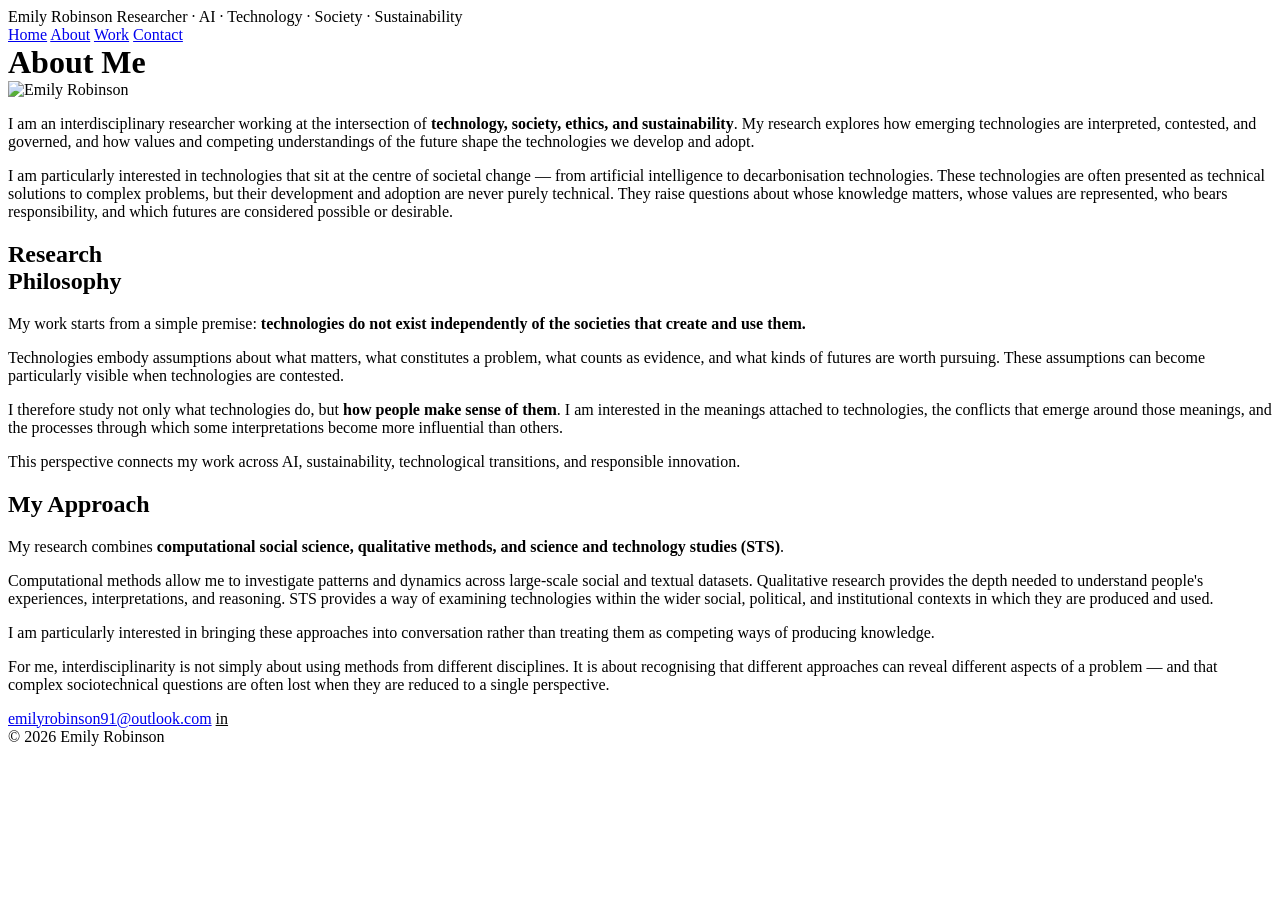
==== about.html @ 72ed7ba2 "Add files via upload" ====
<!DOCTYPE html>
<html lang="en">
<head>
<meta charset="UTF-8">
<meta name="viewport" content="width=device-width, initial-scale=1.0">
<title>About — Emily Robinson</title>
<meta name="description" content="About Emily Robinson, researcher working on AI, technology and society.">
<link rel="stylesheet" href="css/style.css">
</head>
<body>

<header class="site-header">
  <div class="wrap nav-inner">
    <div class="logo">Emily Robinson <span class="tagline">Researcher · AI · Technology · Society · Sustainability</span></div>
    <nav class="main-nav">
      <a href="index.html">Home</a>
      <a href="about.html" class="active">About</a>
      <a href="work.html">Work</a>
      <a href="contact.html">Contact</a>
    </nav>
  </div>
</header>

<main class="wrap">
  <div class="page-header" style="text-align:left; padding-top:0;">
    <h1 style="margin:0;">About Me</h1>
  </div>

  <section class="about-grid">
    <img src="images/portrait.jpg" alt="Emily Robinson">
    <div class="about-body">
      <p>I am an interdisciplinary researcher working at the intersection of <strong>technology, society, ethics, and sustainability</strong>. My research explores how emerging technologies are interpreted, contested, and governed, and how values and competing understandings of the future shape the technologies we develop and adopt.</p>
      <p>I am particularly interested in technologies that sit at the centre of societal change — from artificial intelligence to decarbonisation technologies. These technologies are often presented as technical solutions to complex problems, but their development and adoption are never purely technical. They raise questions about whose knowledge matters, whose values are represented, who bears responsibility, and which futures are considered possible or desirable.</p>
    </div>
  </section>
</main>

<section class="full-bleed teal">
  <div class="wrap">
    <h2>Research<br>Philosophy</h2>
    <div>
      <p>My work starts from a simple premise: <strong>technologies do not exist independently of the societies that create and use them.</strong></p>
      <p>Technologies embody assumptions about what matters, what constitutes a problem, what counts as evidence, and what kinds of futures are worth pursuing. These assumptions can become particularly visible when technologies are contested.</p>
      <p>I therefore study not only what technologies do, but <strong>how people make sense of them</strong>. I am interested in the meanings attached to technologies, the conflicts that emerge around those meanings, and the processes through which some interpretations become more influential than others.</p>
      <p>This perspective connects my work across AI, sustainability, technological transitions, and responsible innovation.</p>
    </div>
  </div>
</section>

<section class="full-bleed peach">
  <div class="wrap">
    <h2>My Approach</h2>
    <div>
      <p>My research combines <strong>computational social science, qualitative methods, and science and technology studies (STS)</strong>.</p>
      <p>Computational methods allow me to investigate patterns and dynamics across large-scale social and textual datasets. Qualitative research provides the depth needed to understand people's experiences, interpretations, and reasoning. STS provides a way of examining technologies within the wider social, political, and institutional contexts in which they are produced and used.</p>
      <p>I am particularly interested in bringing these approaches into conversation rather than treating them as competing ways of producing knowledge.</p>
      <p>For me, interdisciplinarity is not simply about using methods from different disciplines. It is about recognising that different approaches can reveal different aspects of a problem — and that complex sociotechnical questions are often lost when they are reduced to a single perspective.</p>
    </div>
  </div>
</section>

<footer class="contact-block">
  <div class="contact-bottom">
    <div class="wrap">
      <a href="mailto:emilyrobinson91@outlook.com" class="email-link">emilyrobinson91@outlook.com</a>
      <a href="https://www.linkedin.com/in/emily-robinson-475890a8" target="_blank" rel="noopener" class="icon-in" style="background:var(--teal); color:var(--cream);">in</a>
    </div>
  </div>
</footer>
<div class="mini-footer">© 2026 Emily Robinson</div>

</body>
</html>
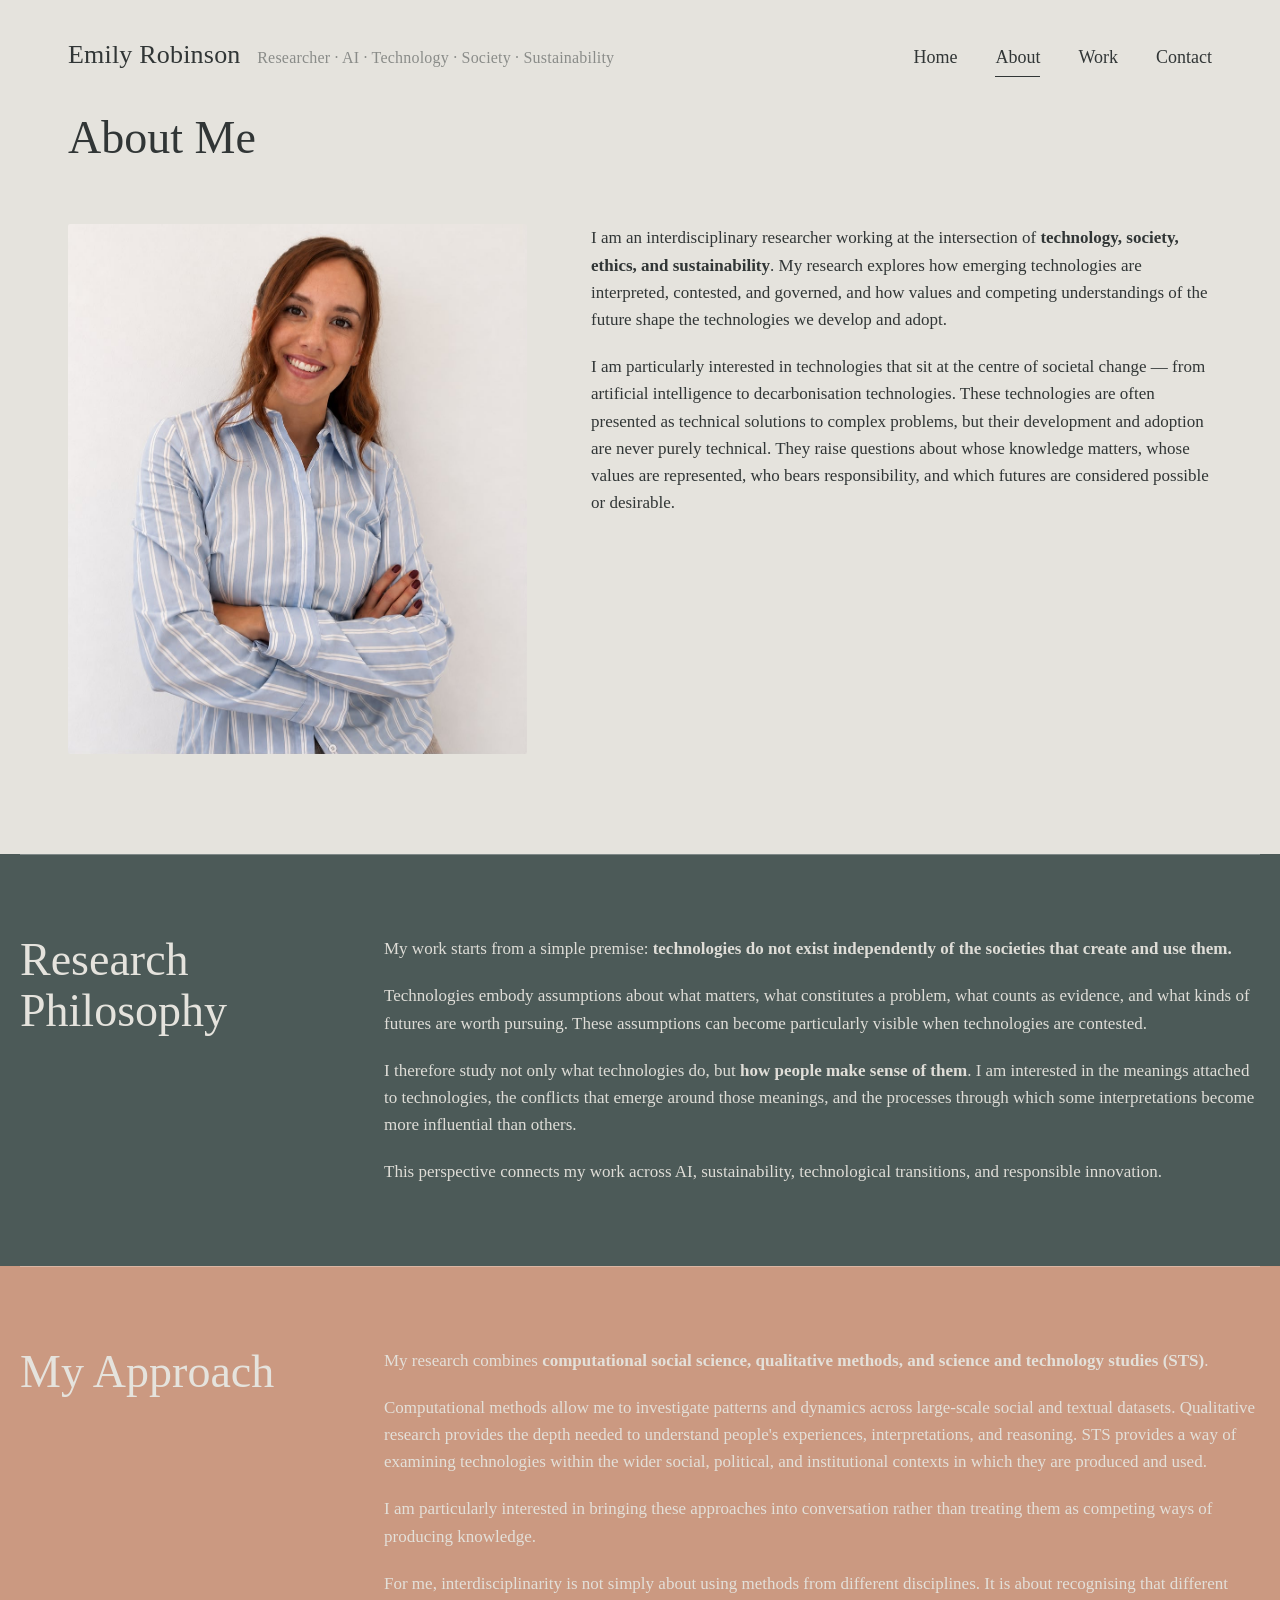
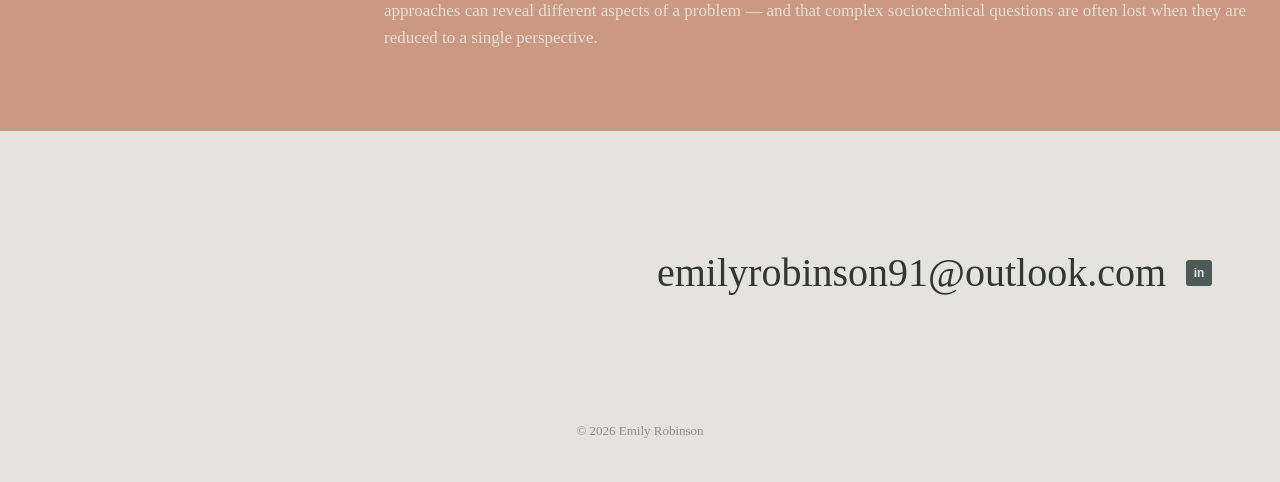
==== commit a0cee919: "Add files via upload" ====
--- a/about.html
+++ b/about.html
@@ -5,7 +5,7 @@
 <meta name="viewport" content="width=device-width, initial-scale=1.0">
 <title>About — Emily Robinson</title>
 <meta name="description" content="About Emily Robinson, researcher working on AI, technology and society.">
-<link rel="stylesheet" href="css/style.css">
+<link rel="stylesheet" href="style.css">
 </head>
 <body>
 
@@ -27,7 +27,7 @@
   </div>
 
   <section class="about-grid">
-    <img src="images/portrait.jpg" alt="Emily Robinson">
+    <img src="portrait.jpg" alt="Emily Robinson">
     <div class="about-body">
       <p>I am an interdisciplinary researcher working at the intersection of <strong>technology, society, ethics, and sustainability</strong>. My research explores how emerging technologies are interpreted, contested, and governed, and how values and competing understandings of the future shape the technologies we develop and adopt.</p>
       <p>I am particularly interested in technologies that sit at the centre of societal change — from artificial intelligence to decarbonisation technologies. These technologies are often presented as technical solutions to complex problems, but their development and adoption are never purely technical. They raise questions about whose knowledge matters, whose values are represented, who bears responsibility, and which futures are considered possible or desirable.</p>
--- a/style.css
+++ b/style.css
@@ -0,0 +1,380 @@
+@import url('https://fonts.googleapis.com/css2?family=Fraunces:opsz,wght@9..144,400;9..144,500;9..144,600&family=Lora:ital,wght@0,400;0,500;1,400&display=swap');
+
+:root {
+  --cream: #e5e3dd;
+  --dark: #313636;
+  --teal: #4c5a58;
+  --peach: #cb9981;
+  --muted: #8a8c89;
+}
+
+* { box-sizing: border-box; }
+
+html { scroll-behavior: smooth; }
+
+body {
+  margin: 0;
+  background: var(--cream);
+  color: var(--dark);
+  font-family: 'Lora', serif;
+  font-size: 17px;
+  line-height: 1.6;
+}
+
+a { color: inherit; text-decoration: none; }
+
+.wrap {
+  max-width: 1240px;
+  margin: 0 auto;
+  padding: 0 48px;
+}
+
+/* Nav */
+header.site-header {
+  padding: 34px 0 24px;
+}
+
+.nav-inner {
+  display: flex;
+  align-items: baseline;
+  justify-content: space-between;
+  flex-wrap: wrap;
+  gap: 16px;
+}
+
+.logo {
+  font-family: 'Fraunces', serif;
+  font-size: 26px;
+  letter-spacing: 0.2px;
+  color: var(--dark);
+}
+
+.logo .tagline {
+  font-family: 'Lora', serif;
+  font-size: 16px;
+  color: var(--muted);
+  margin-left: 10px;
+}
+
+nav.main-nav {
+  display: flex;
+  gap: 38px;
+  font-family: 'Fraunces', serif;
+  font-size: 18px;
+}
+
+nav.main-nav a {
+  padding-bottom: 4px;
+  border-bottom: 1px solid transparent;
+}
+
+nav.main-nav a.active,
+nav.main-nav a:hover {
+  border-bottom: 1px solid var(--dark);
+}
+
+/* Hero / headline */
+.hero-headline {
+  font-family: 'Fraunces', serif;
+  font-weight: 500;
+  font-size: clamp(34px, 5vw, 58px);
+  line-height: 1.18;
+  text-align: center;
+  max-width: 1080px;
+  margin: 30px auto 60px;
+}
+
+/* Home split section */
+.split {
+  display: grid;
+  grid-template-columns: 1fr 1fr;
+  gap: 64px;
+  align-items: start;
+  padding-bottom: 90px;
+}
+
+.split img {
+  width: 100%;
+  height: auto;
+  display: block;
+  object-fit: cover;
+}
+
+.topic + .topic { margin-top: 34px; }
+
+.topic h3 {
+  font-family: 'Fraunces', serif;
+  font-weight: 600;
+  font-size: 19px;
+  margin: 0 0 8px;
+}
+
+.topic p {
+  margin: 0;
+  color: #454a49;
+}
+
+/* Page header (About/Work/Contact) */
+.page-header {
+  padding: 20px 0 50px;
+  text-align: center;
+}
+
+.page-header h1 {
+  font-family: 'Fraunces', serif;
+  font-weight: 500;
+  font-size: clamp(30px, 4vw, 46px);
+  margin: 0 0 14px;
+}
+
+.page-header p.kicker {
+  font-family: 'Fraunces', serif;
+  font-style: italic;
+  color: var(--peach);
+  font-size: 18px;
+  margin: 0 0 8px;
+}
+
+/* About page */
+.about-grid {
+  display: grid;
+  grid-template-columns: 0.85fr 1.15fr;
+  gap: 64px;
+  align-items: start;
+  padding-bottom: 100px;
+}
+
+.about-grid img {
+  width: 100%;
+  border-radius: 2px;
+  display: block;
+}
+
+.about-body p { margin: 0 0 20px; }
+
+/* Work page */
+.work-photo {
+  width: 100%;
+  max-height: 520px;
+  object-fit: cover;
+  border-radius: 2px;
+  margin-bottom: 90px;
+}
+
+.work-section {
+  padding-bottom: 80px;
+  border-top: 1px solid #d3d0c7;
+  padding-top: 50px;
+}
+
+.work-section h2 {
+  font-family: 'Fraunces', serif;
+  font-weight: 600;
+  font-size: 26px;
+  margin: 0 0 30px;
+}
+
+.entry {
+  margin-bottom: 26px;
+  padding-bottom: 26px;
+  border-bottom: 1px solid #dedbd2;
+}
+
+.entry:last-child { border-bottom: none; }
+
+.entry h3 {
+  font-family: 'Fraunces', serif;
+  font-weight: 500;
+  font-size: 19px;
+  margin: 0 0 6px;
+}
+
+.entry .meta {
+  color: var(--peach);
+  font-size: 14px;
+  font-style: italic;
+  margin-bottom: 6px;
+}
+
+.entry p { margin: 0; color: #454a49; }
+
+.placeholder-note {
+  font-family: 'Lora', serif;
+  font-style: italic;
+  color: var(--muted);
+  font-size: 14px;
+}
+
+/* About: full-bleed philosophy/approach sections */
+.full-bleed { color: var(--cream); }
+.full-bleed.teal { background: var(--teal); }
+.full-bleed.peach { background: var(--peach); }
+
+.full-bleed .wrap {
+  display: grid;
+  grid-template-columns: 300px 1fr;
+  gap: 64px;
+  padding: 80px 0;
+  border-top: 1px solid rgba(255,255,255,0.28);
+}
+
+.full-bleed h2 {
+  font-family: 'Fraunces', serif;
+  font-weight: 400;
+  font-size: clamp(32px, 4vw, 46px);
+  line-height: 1.1;
+  margin: 0;
+}
+
+.full-bleed p { margin: 0 0 20px; opacity: 0.96; }
+.full-bleed p:last-child { margin-bottom: 0; }
+.full-bleed strong { font-weight: 600; }
+
+/* Work: grouped collaboration entries */
+.group-block + .group-block {
+  margin-top: 46px;
+  padding-top: 40px;
+  border-top: 1px solid #dedbd2;
+}
+
+.group-block h3.inst {
+  font-family: 'Fraunces', serif;
+  font-weight: 600;
+  font-size: 22px;
+  margin: 0 0 22px;
+}
+
+.sub-entry { margin-bottom: 28px; }
+.sub-entry:last-child { margin-bottom: 0; }
+
+.sub-entry h4 {
+  font-family: 'Fraunces', serif;
+  font-weight: 500;
+  font-size: 18px;
+  margin: 0 0 4px;
+}
+
+.sub-entry .sub-meta {
+  font-style: italic;
+  color: var(--peach);
+  font-size: 14px;
+  margin-bottom: 8px;
+}
+
+.sub-entry p { margin: 0 0 8px; color: #454a49; }
+
+.focus-line { font-size: 14px; color: var(--muted); }
+.focus-line strong { color: var(--dark); font-weight: 600; }
+
+/* Publications */
+.pub-entry { margin-bottom: 22px; }
+.pub-entry:last-child { margin-bottom: 0; }
+
+.pub-entry h4 {
+  font-family: 'Fraunces', serif;
+  font-weight: 500;
+  font-size: 17px;
+  margin: 0 0 4px;
+}
+
+.pub-entry .authors {
+  font-style: italic;
+  color: #454a49;
+  font-size: 15px;
+  margin-bottom: 2px;
+}
+
+.pub-entry .status { font-size: 14px; color: var(--peach); }
+
+.pub-group + .pub-group { margin-top: 40px; }
+
+.pub-group h3 {
+  font-family: 'Fraunces', serif;
+  font-weight: 600;
+  font-size: 21px;
+  margin: 0 0 22px;
+}
+
+.invite {
+  margin-top: 40px;
+  padding-top: 30px;
+  border-top: 1px solid #dedbd2;
+}
+
+.invite p { margin: 0 0 6px; }
+
+.invite a.invite-email {
+  font-family: 'Fraunces', serif;
+  font-size: 18px;
+}
+
+@media (max-width: 780px) {
+  .full-bleed .wrap { grid-template-columns: 1fr; gap: 24px; }
+}
+
+/* Footer / contact block */
+footer.contact-block {
+  margin-top: 40px;
+}
+
+.contact-top {
+  background: var(--teal);
+  color: var(--cream);
+  padding: 90px 0 70px;
+  text-align: center;
+}
+
+.contact-top a.linkedin-link {
+  font-family: 'Fraunces', serif;
+  font-size: clamp(28px, 4vw, 42px);
+  color: var(--peach);
+  display: inline-block;
+  margin-bottom: 22px;
+}
+
+.icon-in {
+  display: inline-flex;
+  align-items: center;
+  justify-content: center;
+  width: 26px;
+  height: 26px;
+  background: var(--cream);
+  color: var(--teal);
+  font-family: Arial, sans-serif;
+  font-weight: 700;
+  font-size: 12px;
+  border-radius: 3px;
+}
+
+.contact-bottom {
+  background: var(--cream);
+  padding: 70px 0 90px;
+}
+
+.contact-bottom .wrap {
+  display: flex;
+  justify-content: flex-end;
+  align-items: center;
+  gap: 20px;
+  flex-wrap: wrap;
+}
+
+.contact-bottom a.email-link {
+  font-family: 'Fraunces', serif;
+  font-size: clamp(24px, 3.4vw, 40px);
+  color: var(--dark);
+}
+
+.mini-footer {
+  text-align: center;
+  padding: 26px 0 40px;
+  font-size: 13px;
+  color: var(--muted);
+}
+
+@media (max-width: 780px) {
+  .split, .about-grid { grid-template-columns: 1fr; }
+  nav.main-nav { gap: 22px; font-size: 16px; }
+  .contact-bottom { justify-content: center; text-align: center; }
+  .wrap { padding: 0 24px; }
+}
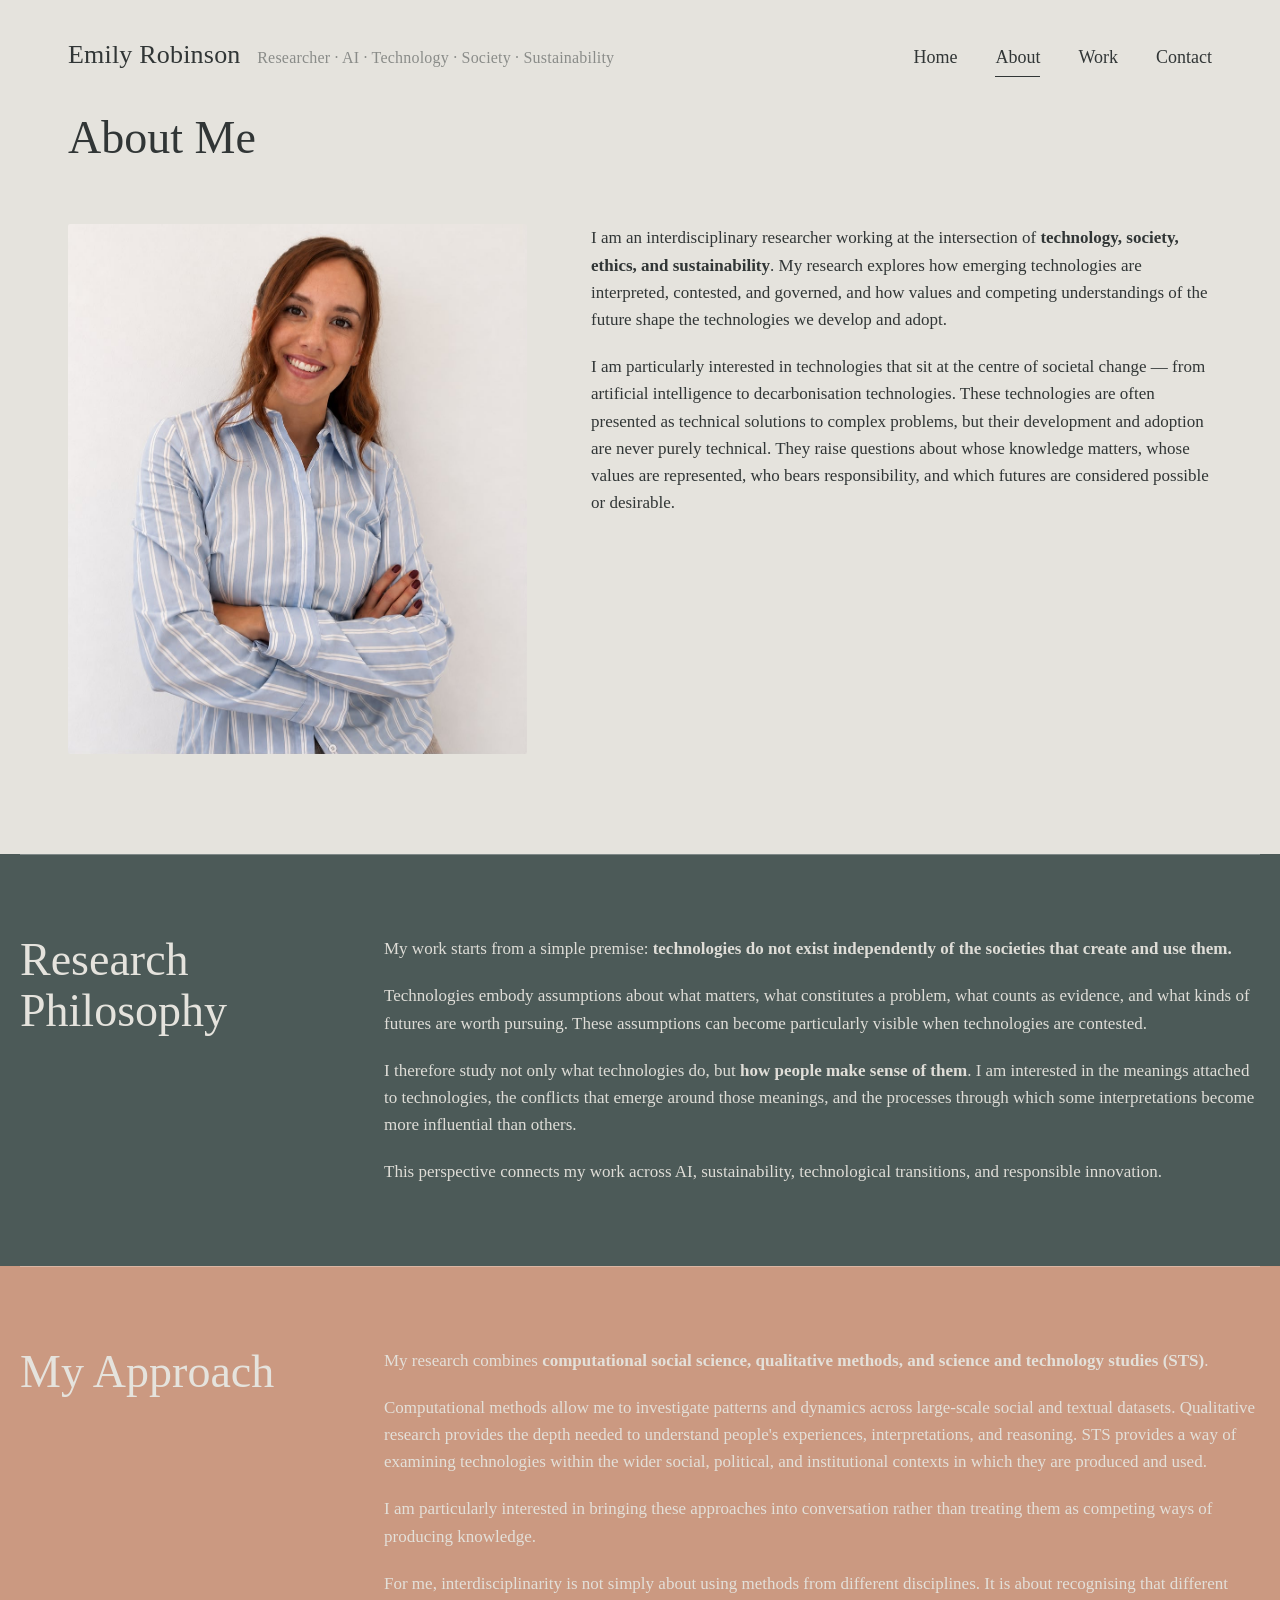
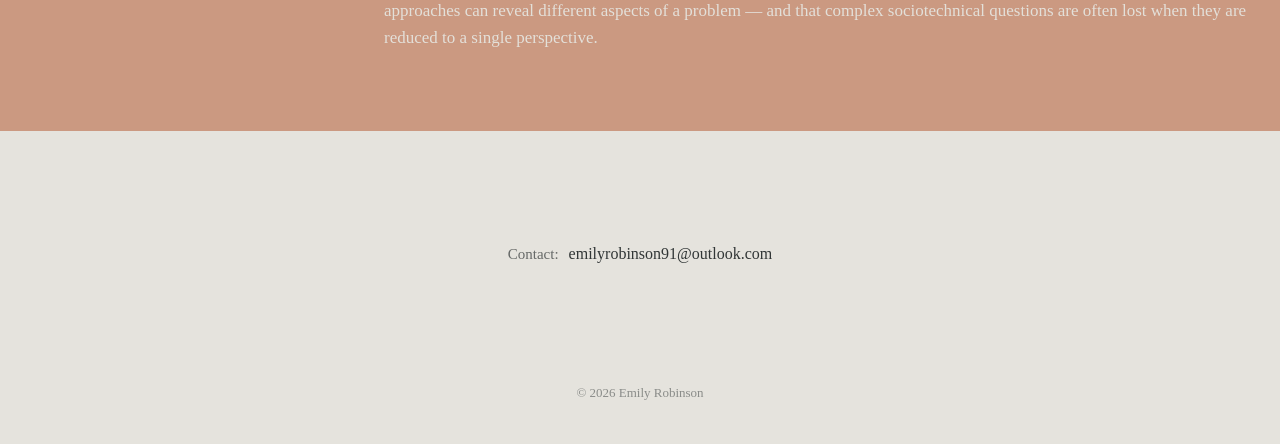
==== commit e814f172: "Add files via upload" ====
--- a/about.html
+++ b/about.html
@@ -62,8 +62,8 @@
 <footer class="contact-block">
   <div class="contact-bottom">
     <div class="wrap">
-      <a href="mailto:emilyrobinson91@outlook.com" class="email-link">emilyrobinson91@outlook.com</a>
-      <a href="https://www.linkedin.com/in/emily-robinson-475890a8" target="_blank" rel="noopener" class="icon-in" style="background:var(--teal); color:var(--cream);">in</a>
+      <span class="contact-label">Contact:</span>
+      <a href="mailto:emilyrobinson91@outlook.com" class="email-link small">emilyrobinson91@outlook.com</a>
     </div>
   </div>
 </footer>
--- a/style.css
+++ b/style.css
@@ -353,10 +353,21 @@
 
 .contact-bottom .wrap {
   display: flex;
-  justify-content: flex-end;
-  align-items: center;
-  gap: 20px;
+  justify-content: center;
+  align-items: baseline;
+  gap: 10px;
   flex-wrap: wrap;
+}
+
+.contact-label {
+  font-family: 'Fraunces', serif;
+  font-size: 15px;
+  color: var(--dark);
+  opacity: 0.7;
+}
+
+.contact-bottom a.email-link.small {
+  font-size: 16px;
 }
 
 .contact-bottom a.email-link {
